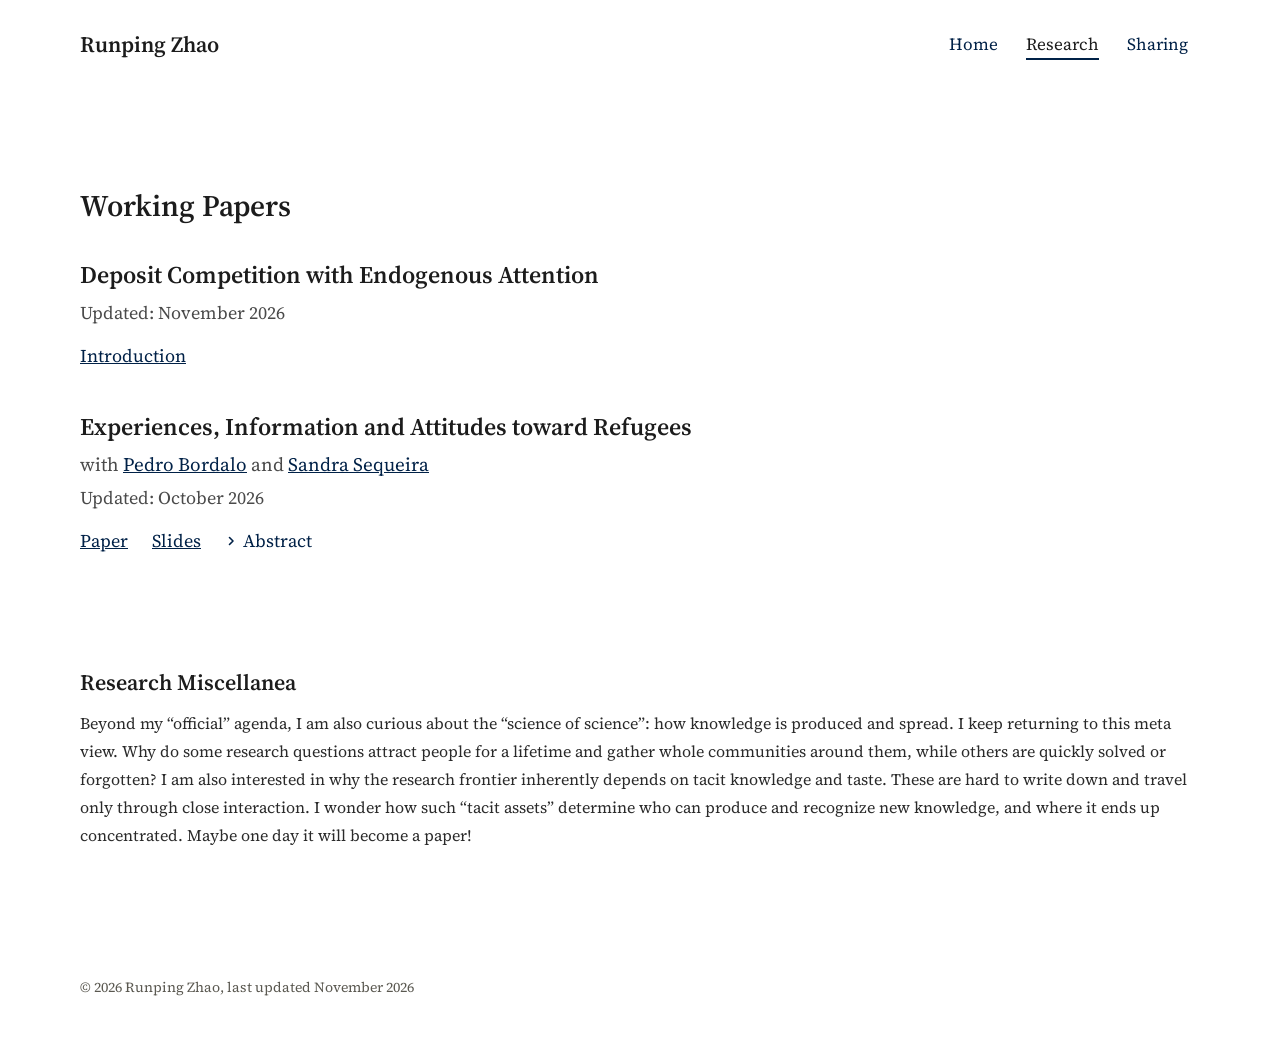
==== research.html @ ddcee46c "Add files via upload" ====
<!doctype html>
<html lang="en">
<head>
<meta charset="utf-8">
<meta name="viewport" content="width=device-width, initial-scale=1">
<title>Research | Runping Zhao</title>
<meta name="description" content="Runping Zhao, predoctoral researcher at the University of Oxford, Saïd Business School. Behavioral economics and finance, structural IO, banking, and household finance.">
<meta property="og:title" content="Runping Zhao">
<meta property="og:description" content="Runping Zhao, predoctoral researcher at the University of Oxford, Saïd Business School. Behavioral economics and finance, structural IO, banking, and household finance.">
<meta property="og:type" content="website">
<meta property="og:image" content="assets/runping-zhao.png">
<link rel="icon" href="assets/favicon.svg" type="image/svg+xml">
<link rel="preconnect" href="https://fonts.googleapis.com">
<link rel="preconnect" href="https://fonts.gstatic.com" crossorigin>
<link href="https://fonts.googleapis.com/css2?family=Source+Serif+4:ital,opsz,wght@0,8..60,400;0,8..60,600;1,8..60,400&display=swap" rel="stylesheet">
<link rel="stylesheet" href="assets/site.css">
</head>
<body>
<div style="font-family: 'Source Serif 4', Georgia, serif; color: #1c1c1c; background: #ffffff; min-height: 100vh; display: flex; flex-direction: column">

<header class="site-header" style="position: sticky; top: 0; z-index: 10; background: #ffffff; backdrop-filter: saturate(180%) blur(10px); -webkit-backdrop-filter: saturate(180%) blur(10px); border-bottom: 1px solid transparent; transition: background 250ms ease, border-color 250ms ease">
<div style="max-width: 1200px; margin: 0 auto; padding: 16px 40px 0; min-height: 72px; display: flex; flex-wrap: wrap; align-items: center; justify-content: space-between; gap: 8px">
<a href="index.html" style="font-size: 22px; font-weight: 600; color: #1c1c1c; text-decoration: none">Runping Zhao</a>
<nav aria-label="Main" style="display: flex; flex-wrap: wrap; gap: 4px; font-size: 17px">
<a href="index.html" style="padding: 12px 12px; text-decoration: none">Home</a>
<a href="research.html" aria-current="page" style="padding: 12px 12px; color: #1c1c1c; text-decoration: underline; text-decoration-color: #002147; text-decoration-thickness: 2px; text-underline-offset: 8px">Research</a>
<a href="sharing.html" style="padding: 12px 12px; text-decoration: none">Sharing</a>
</nav>
</div>
</header>

<main style="flex: 1; width: 100%; max-width: 1200px; margin: 0 auto; padding: 64px 40px 96px; box-sizing: border-box; display: flex; flex-direction: column; gap: 48px">

<section style="display: flex; flex-direction: column; gap: 20px">


</section>

<section style="display: flex; flex-direction: column; gap: 32px">
<h2 style="margin: 0; font-size: 30px; font-weight: 600">Working Papers</h2>

<article style="display: flex; flex-direction: column; gap: 8px">
<h3 style="margin: 0; font-size: 24px; font-weight: 600; line-height: 1.4">Deposit Competition with Endogenous Attention</h3>
<p style="margin: 0; font-size: 18px; color: #4a4a4a">Updated: November 2026</p>
<div style="display: flex; flex-wrap: wrap; align-items: center; gap: 4px 24px; font-size: 18px">
<a href="viewer.html?file=files/Zhao_Deposit_Competition_Introduction.pdf&amp;title=Deposit%20Competition%20with%20Endogenous%20Attention%20%28Introduction%29" style="padding: 10px 0">Introduction</a>
</div>
</article>

<article style="display: flex; flex-direction: column; gap: 8px">
<h3 style="margin: 0; font-size: 24px; font-weight: 600; line-height: 1.4">Experiences, Information and Attitudes toward Refugees</h3>
<p style="margin: 0; font-size: 19px; color: #4a4a4a">with <a href="https://sites.google.com/site/pbordalo/" target="_blank" rel="noopener noreferrer" style="white-space: nowrap">Pedro Bordalo</a> and <a href="https://sites.google.com/view/sandramgsequeira" target="_blank" rel="noopener noreferrer" style="white-space: nowrap">Sandra Sequeira</a></p>
<p style="margin: 0; font-size: 18px; color: #4a4a4a">Updated: October 2026</p>
<div style="display: flex; flex-wrap: wrap; align-items: center; gap: 4px 24px; font-size: 18px">
<a href="viewer.html?file=files/Bordalo_Sequeira_Zhao_Refugees.pdf&amp;title=Experiences%2C%20Information%20and%20Attitudes%20toward%20Refugees" style="padding: 10px 0">Paper</a>
<a href="viewer.html?file=files/Bordalo_Sequeira_Zhao_Refugees_Slides.pdf&amp;title=Experiences%2C%20Information%20and%20Attitudes%20toward%20Refugees%20%28Slides%29" style="padding: 10px 0">Slides</a>
<button type="button" class="js-abstract" data-target="abs-ref" aria-expanded="false" style="margin: 0; padding: 10px 0; min-height: 44px; background: none; border: none; cursor: pointer; font-family: inherit; font-size: 18px; color: #002147"><svg aria-hidden="true" width="12" height="12" viewBox="0 0 12 12" fill="none" stroke="currentColor" stroke-width="1.6" stroke-linecap="round" stroke-linejoin="round" style="display: inline-block; margin-right: 6px; transition: transform 350ms ease; transform: rotate(0deg)"><path d="M4.5 2.5L8 6l-3.5 3.5"></path></svg>Abstract</button>
</div>
<div id="abs-ref" style="display: grid; grid-template-rows: 0fr"><div style="overflow: hidden; min-height: 0"><div style="opacity: 0; transform: translateY(10px); transition: opacity 450ms ease, transform 450ms ease"><p style="margin: 0; font-size: 16px; line-height: 1.75; color: #2a2a2a">We study whether information can shift attitudes towards refugees, how long such shifts last, and what cognitive processes drive them. In a two-wave online experiment with approximately 1,200 UK respondents, we randomly expose participants to a documentary film, an academic paper, or both, each presenting evidence on the challenges and opportunities of refugee integration in Sub-Saharan Africa. All treatments generated more favorable attitudes toward refugees in the UK (including attitudes about local integration, which are typically more resistant to change) with effects persisting up to 8 months after the intervention. The documentary generates significantly more durable attitude change than the paper, particularly in the longer run. Using free-recall text analyzed through LLM-based classifications, we show that the documentary’s lasting advantage operates through recategorization: documentary viewers encode more, retain more, and shift from a “conflict” to an “empathy” mental model of refugees, and this retained knowledge predicts their attitudes months later. Exposure also reduces support for immigrants more broadly — a cross-domain spillover of comparable magnitude to the pro-refugee effect. This spillover is driven almost entirely by immigrant respondents, who process the same content through a “competition” mental model, and update negatively on their own group as being less deserving, rather than positively on refugees. Together, our findings establish three results: attitudes on salient political issues are malleable when information reaches people through the right medium; medium matters independently of content, because it shapes how deeply information is encoded and retained; and prior lived experience determines not just what people learn but the mental model through which they interpret new information and which attitudinal domain they update.</p></div></div></div>
</article>

</section>

<section style="display: flex; flex-direction: column; gap: 12px; margin-top: 48px">
<h2 style="margin: 0; font-size: 22px; font-weight: 600">Research Miscellanea</h2>
<p style="margin: 0; font-size: 16px; line-height: 1.75; color: #2a2a2a">Beyond my “official” agenda, I am also curious about the “science of science”: how knowledge is produced and spread. I keep returning to this meta view. Why do some research questions attract people for a lifetime and gather whole communities around them, while others are quickly solved or forgotten? I am also interested in why the research frontier inherently depends on tacit knowledge and taste. These are hard to write down and travel only through close interaction. I wonder how such “tacit assets” determine who can produce and recognize new knowledge, and where it ends up concentrated. Maybe one day it will become a paper!</p>
</section>

</main>

<footer style="margin-top: auto">
<div style="max-width: 1200px; margin: 0 auto; padding: 32px 40px 40px; font-size: 14px; color: #5a5850; text-align: left">© 2026 Runping Zhao, last updated November 2026</div>
</footer>
</div>
<script src="assets/site.js"></script>
</body>
</html>
---- assets/site.css ----
*,*::before,*::after{box-sizing:border-box}
body{margin:0}
a{color:#002147}a:hover{color:#4a6a92}
.pdf-pages{display:flex;flex-direction:column;align-items:center;gap:16px}
.pdf-pages canvas{display:block;max-width:100%;height:auto;box-shadow:0 1px 3px rgba(0,0,0,.12),0 1px 12px rgba(0,0,0,.06)}
@media (max-width:640px){header>div,main{padding-left:20px!important;padding-right:20px!important}}
@media (prefers-reduced-motion: reduce){*{animation:none!important;transition:none!important}}
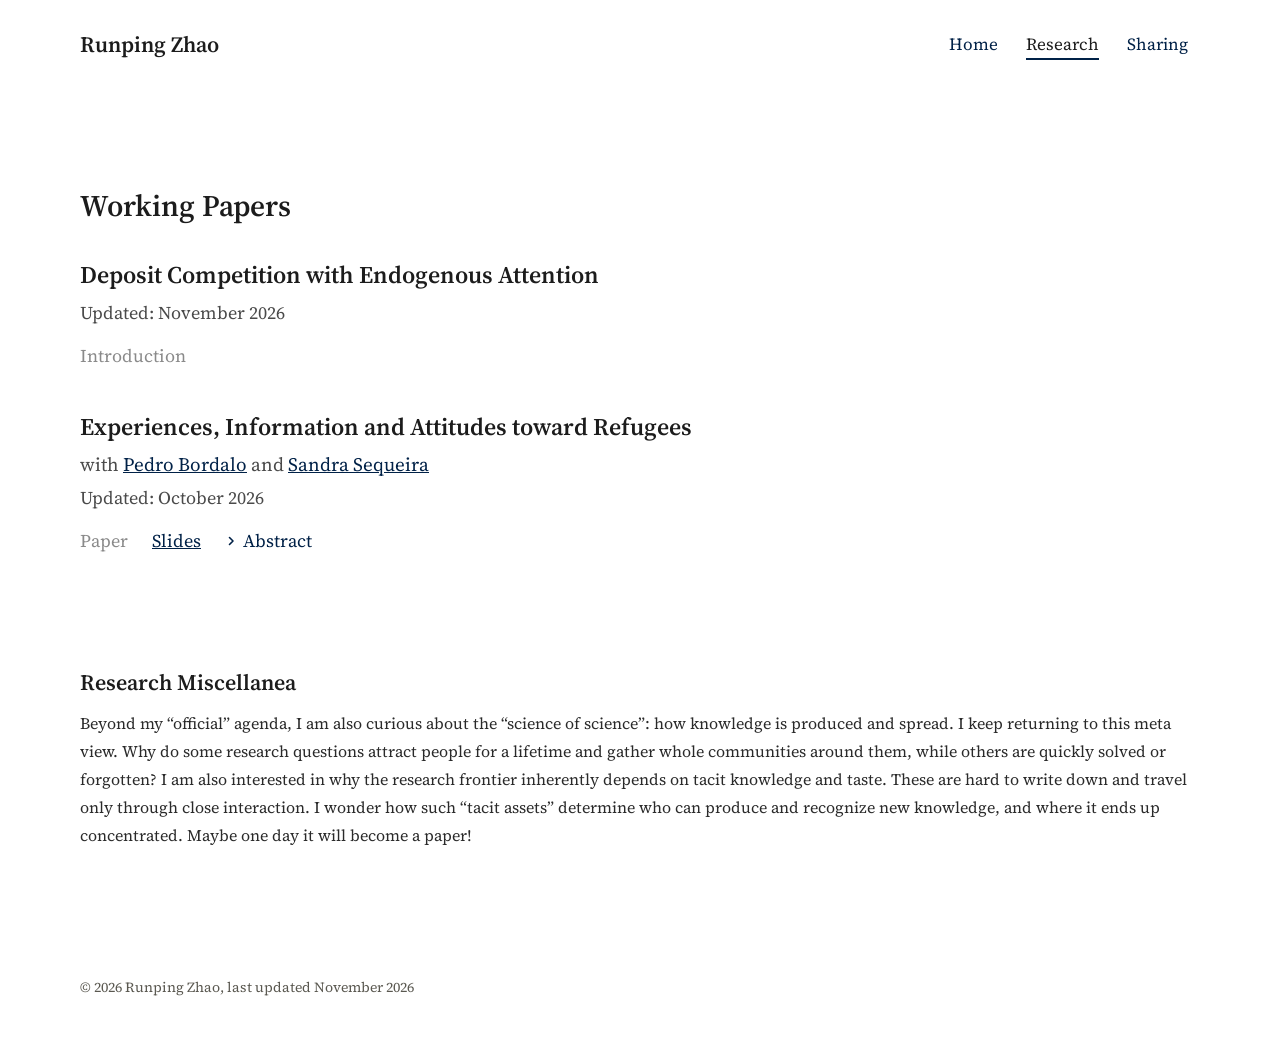
==== commit e4d7a6e6: "Add files via upload" ====
--- a/research.html
+++ b/research.html
@@ -8,7 +8,8 @@
 <meta property="og:title" content="Runping Zhao">
 <meta property="og:description" content="Runping Zhao, predoctoral researcher at the University of Oxford, Saïd Business School. Behavioral economics and finance, structural IO, banking, and household finance.">
 <meta property="og:type" content="website">
-<meta property="og:image" content="assets/runping-zhao.png">
+<meta property="og:image" content="https://runpingzhao.com/assets/runping-zhao.png">
+<meta property="og:url" content="https://runpingzhao.com/">
 <link rel="icon" href="assets/favicon.svg" type="image/svg+xml">
 <link rel="preconnect" href="https://fonts.googleapis.com">
 <link rel="preconnect" href="https://fonts.gstatic.com" crossorigin>
@@ -43,7 +44,7 @@
 <h3 style="margin: 0; font-size: 24px; font-weight: 600; line-height: 1.4">Deposit Competition with Endogenous Attention</h3>
 <p style="margin: 0; font-size: 18px; color: #4a4a4a">Updated: November 2026</p>
 <div style="display: flex; flex-wrap: wrap; align-items: center; gap: 4px 24px; font-size: 18px">
-<a href="viewer.html?file=files/Zhao_Deposit_Competition_Introduction.pdf&amp;title=Deposit%20Competition%20with%20Endogenous%20Attention%20%28Introduction%29" style="padding: 10px 0">Introduction</a>
+<span aria-disabled="true" title="Coming soon" style="padding: 10px 0; color: #8a8a8a; cursor: default">Introduction</span>
 </div>
 </article>
 
@@ -52,8 +53,8 @@
 <p style="margin: 0; font-size: 19px; color: #4a4a4a">with <a href="https://sites.google.com/site/pbordalo/" target="_blank" rel="noopener noreferrer" style="white-space: nowrap">Pedro Bordalo</a> and <a href="https://sites.google.com/view/sandramgsequeira" target="_blank" rel="noopener noreferrer" style="white-space: nowrap">Sandra Sequeira</a></p>
 <p style="margin: 0; font-size: 18px; color: #4a4a4a">Updated: October 2026</p>
 <div style="display: flex; flex-wrap: wrap; align-items: center; gap: 4px 24px; font-size: 18px">
-<a href="viewer.html?file=files/Bordalo_Sequeira_Zhao_Refugees.pdf&amp;title=Experiences%2C%20Information%20and%20Attitudes%20toward%20Refugees" style="padding: 10px 0">Paper</a>
-<a href="viewer.html?file=files/Bordalo_Sequeira_Zhao_Refugees_Slides.pdf&amp;title=Experiences%2C%20Information%20and%20Attitudes%20toward%20Refugees%20%28Slides%29" style="padding: 10px 0">Slides</a>
+<span aria-disabled="true" title="Coming soon" style="padding: 10px 0; color: #8a8a8a; cursor: default">Paper</span>
+<a href="files/Bordalo_Sequeira_Zhao_Refugees_Slides.pdf" target="_blank" rel="noopener" style="padding: 10px 0">Slides</a>
 <button type="button" class="js-abstract" data-target="abs-ref" aria-expanded="false" style="margin: 0; padding: 10px 0; min-height: 44px; background: none; border: none; cursor: pointer; font-family: inherit; font-size: 18px; color: #002147"><svg aria-hidden="true" width="12" height="12" viewBox="0 0 12 12" fill="none" stroke="currentColor" stroke-width="1.6" stroke-linecap="round" stroke-linejoin="round" style="display: inline-block; margin-right: 6px; transition: transform 350ms ease; transform: rotate(0deg)"><path d="M4.5 2.5L8 6l-3.5 3.5"></path></svg>Abstract</button>
 </div>
 <div id="abs-ref" style="display: grid; grid-template-rows: 0fr"><div style="overflow: hidden; min-height: 0"><div style="opacity: 0; transform: translateY(10px); transition: opacity 450ms ease, transform 450ms ease"><p style="margin: 0; font-size: 16px; line-height: 1.75; color: #2a2a2a">We study whether information can shift attitudes towards refugees, how long such shifts last, and what cognitive processes drive them. In a two-wave online experiment with approximately 1,200 UK respondents, we randomly expose participants to a documentary film, an academic paper, or both, each presenting evidence on the challenges and opportunities of refugee integration in Sub-Saharan Africa. All treatments generated more favorable attitudes toward refugees in the UK (including attitudes about local integration, which are typically more resistant to change) with effects persisting up to 8 months after the intervention. The documentary generates significantly more durable attitude change than the paper, particularly in the longer run. Using free-recall text analyzed through LLM-based classifications, we show that the documentary’s lasting advantage operates through recategorization: documentary viewers encode more, retain more, and shift from a “conflict” to an “empathy” mental model of refugees, and this retained knowledge predicts their attitudes months later. Exposure also reduces support for immigrants more broadly — a cross-domain spillover of comparable magnitude to the pro-refugee effect. This spillover is driven almost entirely by immigrant respondents, who process the same content through a “competition” mental model, and update negatively on their own group as being less deserving, rather than positively on refugees. Together, our findings establish three results: attitudes on salient political issues are malleable when information reaches people through the right medium; medium matters independently of content, because it shapes how deeply information is encoded and retained; and prior lived experience determines not just what people learn but the mental model through which they interpret new information and which attitudinal domain they update.</p></div></div></div>
